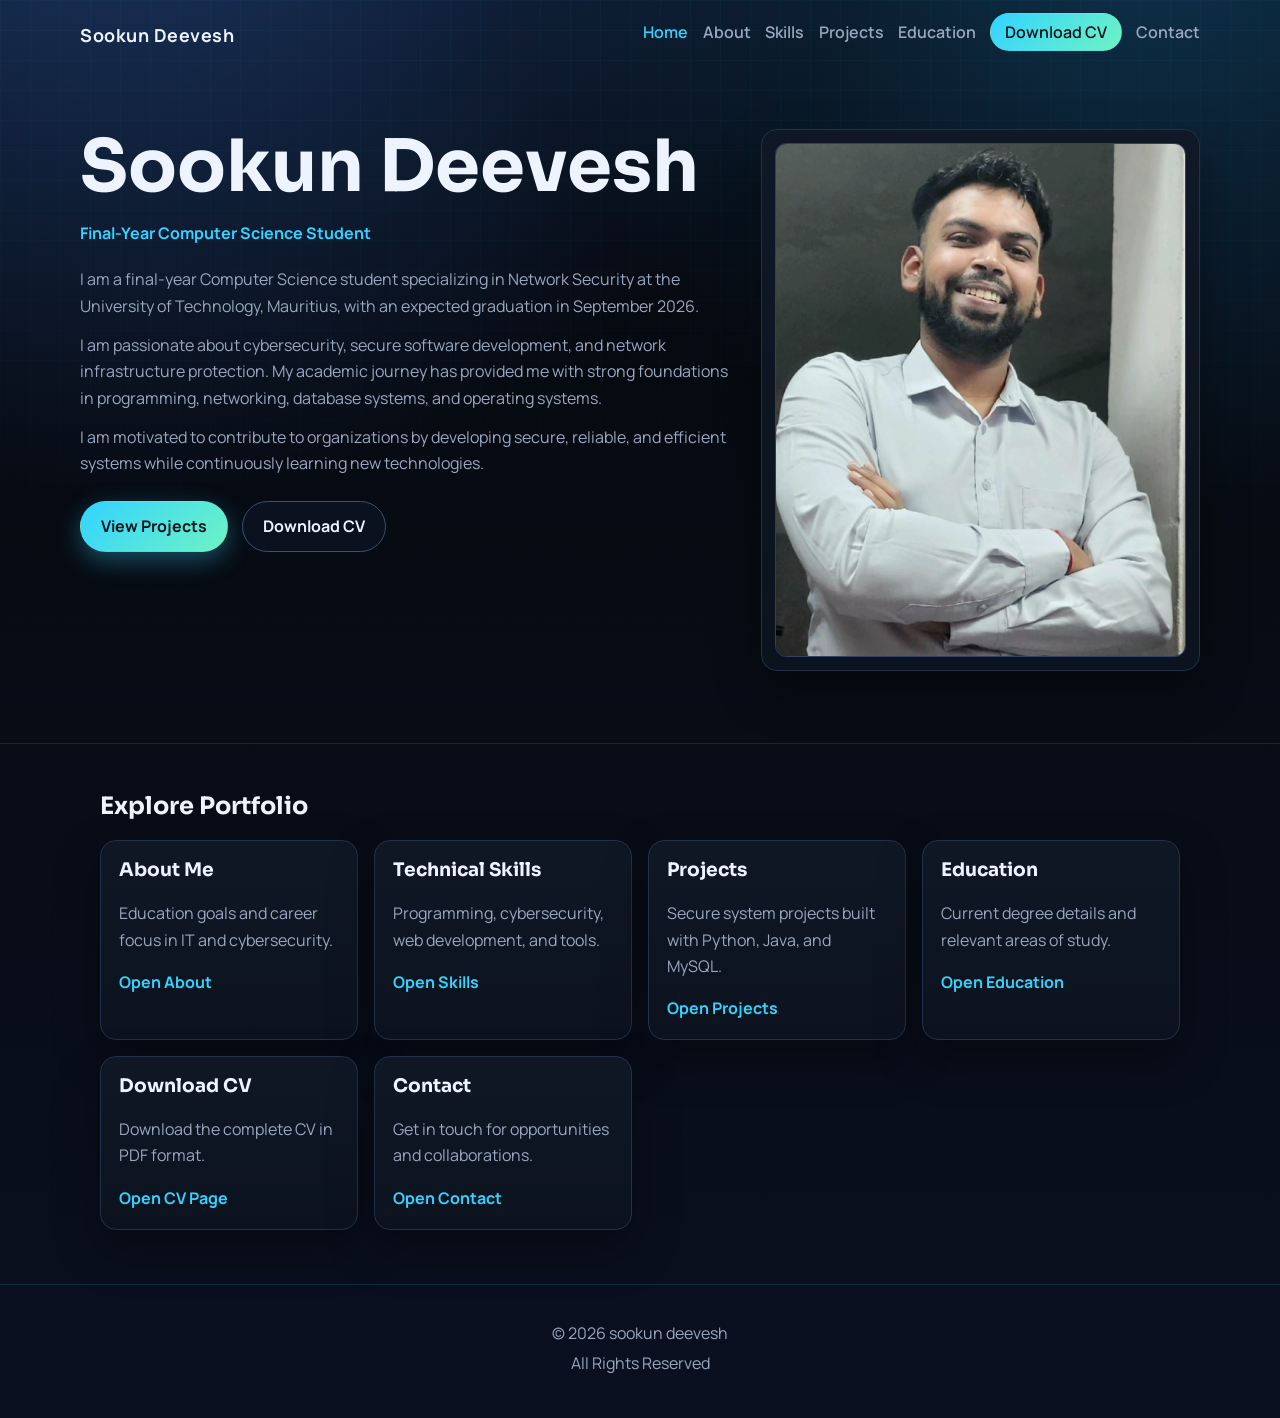
==== index.html @ 70546ae6 "Initial portfolio website upload" ====
<!doctype html>
<html lang="en">
  <head>
    <meta charset="UTF-8" />
    <meta name="viewport" content="width=device-width, initial-scale=1.0" />
    <title>Sookun Deevesh | Cybersecurity Portfolio</title>
    <link rel="preconnect" href="https://fonts.googleapis.com" />
    <link rel="preconnect" href="https://fonts.gstatic.com" crossorigin />
    <link
      href="https://fonts.googleapis.com/css2?family=Manrope:wght@400;600;700;800&family=Sora:wght@500;600;700&display=swap"
      rel="stylesheet"
    />
    <link rel="stylesheet" href="styles.css" />
  </head>
  <body>
    <header class="hero page-home" id="home">
      <nav class="nav">
        <a class="brand" href="index.html">Sookun Deevesh</a>
        <button class="menu-toggle" aria-label="Toggle menu">Menu</button>
        <ul class="nav-links">
          <li><a class="active" href="index.html">Home</a></li>
          <li><a href="about.html">About</a></li>
          <li><a href="skills.html">Skills</a></li>
          <li><a href="projects.html">Projects</a></li>
          <li><a href="education.html">Education</a></li>
          <li>
            <a class="nav-cv-btn" href="Sookun_Deevesh_CV.pdf" download
              >Download CV</a
            >
          </li>
          <li><a href="contact.html">Contact</a></li>
        </ul>
      </nav>

      <div class="hero-content reveal">
        <div class="hero-layout">
          <div>
            <h1>Sookun Deevesh</h1>
            <p class="title">Final-Year Computer Science Student</p>
            <p class="subtitle">
              I am a final-year Computer Science student specializing in Network
              Security at the University of Technology, Mauritius, with an expected
              graduation in September 2026.
            </p>
            <p class="subtitle">
              I am passionate about cybersecurity, secure software development, and
              network infrastructure protection. My academic journey has provided me
              with strong foundations in programming, networking, database systems,
              and operating systems.
            </p>
            <p class="subtitle">
              I am motivated to contribute to organizations by developing secure,
              reliable, and efficient systems while continuously learning new
              technologies.
            </p>
            <div class="hero-actions">
              <a class="btn btn-primary" href="projects.html">View Projects</a>
              <a class="btn btn-ghost" href="Sookun_Deevesh_CV.pdf" download
                >Download CV</a
              >
            </div>
          </div>
          <aside class="hero-photo-card">
            <img
              class="hero-photo"
              src="profile.jpg"
              alt="Portrait of Sookun Deevesh"
            />
          </aside>
        </div>
      </div>
      <div class="hero-grid" aria-hidden="true"></div>
    </header>
    <main class="section reveal quick-links">
      <h2>Explore Portfolio</h2>
      <div class="skills-grid">
        <article class="skill-card">
          <h3>About Me</h3>
          <p>Education goals and career focus in IT and cybersecurity.</p>
          <a class="text-link" href="about.html">Open About</a>
        </article>
        <article class="skill-card">
          <h3>Technical Skills</h3>
          <p>Programming, cybersecurity, web development, and tools.</p>
          <a class="text-link" href="skills.html">Open Skills</a>
        </article>
        <article class="skill-card">
          <h3>Projects</h3>
          <p>Secure system projects built with Python, Java, and MySQL.</p>
          <a class="text-link" href="projects.html">Open Projects</a>
        </article>
        <article class="skill-card">
          <h3>Education</h3>
          <p>Current degree details and relevant areas of study.</p>
          <a class="text-link" href="education.html">Open Education</a>
        </article>
        <article class="skill-card">
          <h3>Download CV</h3>
          <p>Download the complete CV in PDF format.</p>
          <a class="text-link" href="download-cv.html">Open CV Page</a>
        </article>
        <article class="skill-card">
          <h3>Contact</h3>
          <p>Get in touch for opportunities and collaborations.</p>
          <a class="text-link" href="contact.html">Open Contact</a>
        </article>
      </div>
    </main>

    <footer>
      <p>&copy; 2026 sookun deevesh</p>
      <p>All Rights Reserved</p>
    </footer>

    <script src="script.js"></script>
  </body>
</html>
---- styles.css ----
:root {
  --bg: #070b13;
  --surface: #0f1624;
  --surface-2: #111b2d;
  --text: #eef4ff;
  --muted: #99a7bf;
  --accent: #32d3ff;
  --accent-2: #6ef3c5;
  --border: #223148;
  --shadow: 0 20px 45px rgba(0, 0, 0, 0.35);
}

* {
  box-sizing: border-box;
}

html {
  scroll-behavior: smooth;
}

body {
  margin: 0;
  font-family: "Manrope", sans-serif;
  color: var(--text);
  line-height: 1.65;
  background: radial-gradient(circle at 10% -20%, #1f3f73 0%, transparent 38%),
    radial-gradient(circle at 90% -10%, #103652 0%, transparent 34%),
    linear-gradient(180deg, #05080e 0%, #070b13 40%, #0a1020 100%);
}

h1,
h2,
h3,
h4 {
  margin-top: 0;
  line-height: 1.2;
  font-family: "Sora", sans-serif;
}

a {
  color: inherit;
}

.hero {
  position: relative;
  overflow: hidden;
  padding: 1.2rem 1.25rem 4.5rem;
  border-bottom: 1px solid rgba(50, 211, 255, 0.15);
}

.subpage-header {
  padding: 1.2rem 1.25rem;
  border-bottom: 1px solid rgba(50, 211, 255, 0.15);
  background: rgba(5, 9, 16, 0.9);
  backdrop-filter: blur(6px);
}

.hero-grid {
  position: absolute;
  inset: 0;
  background-image: linear-gradient(
      rgba(50, 211, 255, 0.08) 1px,
      transparent 1px
    ),
    linear-gradient(90deg, rgba(50, 211, 255, 0.08) 1px, transparent 1px);
  background-size: 30px 30px;
  mask-image: linear-gradient(to bottom, rgba(0, 0, 0, 0.45), transparent);
  pointer-events: none;
}

.nav {
  max-width: 1120px;
  margin: 0 auto;
  display: flex;
  align-items: center;
  justify-content: space-between;
  gap: 1rem;
  position: relative;
  z-index: 2;
}

.brand {
  text-decoration: none;
  font-size: 1.12rem;
  font-weight: 700;
  letter-spacing: 0.03em;
}

.menu-toggle {
  display: none;
  border: 1px solid var(--border);
  background: var(--surface);
  color: var(--text);
  padding: 0.45rem 0.75rem;
  border-radius: 0.55rem;
  cursor: pointer;
}

.nav-links {
  list-style: none;
  display: flex;
  flex-wrap: wrap;
  gap: 0.9rem;
  margin: 0;
  padding: 0;
}

.nav-links a {
  text-decoration: none;
  font-weight: 600;
  color: var(--muted);
  transition: color 0.2s ease;
}

.nav-links a:hover {
  color: var(--accent);
}

.nav-links a.active {
  color: var(--accent);
}

.nav-links .nav-cv-btn {
  color: #04141d;
  background: linear-gradient(135deg, var(--accent) 0%, var(--accent-2) 100%);
  border: 1px solid transparent;
  border-radius: 999px;
  padding: 0.45rem 0.85rem;
}

.nav-links .nav-cv-btn:hover {
  color: #04141d;
  box-shadow: 0 6px 18px rgba(50, 211, 255, 0.35);
}

.hero-content {
  max-width: 1120px;
  margin: 4.5rem auto 0;
  position: relative;
  z-index: 2;
}

.hero-layout {
  display: grid;
  grid-template-columns: 1.2fr 0.8fr;
  gap: 1.4rem;
  align-items: start;
}

h1 {
  font-size: clamp(2.15rem, 6vw, 4.5rem);
  margin-bottom: 0.6rem;
}

.title {
  margin: 0 0 1.25rem;
  color: var(--accent);
  font-weight: 700;
}

.subtitle {
  max-width: 75ch;
  color: var(--muted);
  margin: 0 0 0.8rem;
}

.hero-actions {
  margin-top: 1.5rem;
  display: flex;
  flex-wrap: wrap;
  gap: 0.85rem;
}

.hero-photo-card {
  margin-top: 0.3rem;
  background: linear-gradient(180deg, rgba(16, 24, 38, 0.95) 0%, rgba(12, 19, 31, 0.95) 100%);
  border: 1px solid var(--border);
  border-radius: 1rem;
  padding: 0.8rem;
  box-shadow: var(--shadow);
}

.hero-photo {
  width: 100%;
  aspect-ratio: 4 / 5;
  object-fit: cover;
  border-radius: 0.7rem;
  border: 1px solid #2e425f;
  display: block;
  background: #0a1220;
}

.photo-note {
  margin: 0.7rem 0 0.15rem;
  color: var(--muted);
  font-size: 0.9rem;
}

.btn {
  text-decoration: none;
  font-weight: 700;
  border-radius: 999px;
  padding: 0.72rem 1.25rem;
  border: 1px solid transparent;
  transition: transform 0.2s ease, box-shadow 0.25s ease, border-color 0.25s ease;
}

.btn:hover {
  transform: translateY(-2px);
}

.btn-primary {
  color: #04141d;
  background: linear-gradient(135deg, var(--accent) 0%, var(--accent-2) 100%);
  box-shadow: 0 8px 24px rgba(50, 211, 255, 0.35);
}

.btn-ghost {
  border-color: #385272;
  color: var(--text);
  background: rgba(14, 23, 39, 0.6);
}

.btn-ghost:hover {
  border-color: var(--accent);
}

.btn-large {
  font-size: 1.03rem;
  padding: 0.9rem 1.55rem;
}

.section {
  max-width: 1120px;
  margin: 0 auto;
  padding: 3.4rem 1.25rem;
}

.section p {
  color: var(--muted);
}

.skills-grid,
.project-grid {
  display: grid;
  grid-template-columns: repeat(auto-fit, minmax(250px, 1fr));
  gap: 1rem;
}

.skill-card,
.card,
.edu-card,
.cv-section {
  background: linear-gradient(180deg, rgba(16, 24, 38, 0.95) 0%, rgba(12, 19, 31, 0.95) 100%);
  border: 1px solid var(--border);
  border-radius: 1rem;
  padding: 1.1rem;
  box-shadow: var(--shadow);
}

.skill-card,
.card {
  transition: transform 0.24s ease, border-color 0.24s ease;
}

.skill-card:hover,
.card:hover {
  transform: translateY(-4px);
  border-color: rgba(50, 211, 255, 0.55);
}

ul {
  margin: 0.4rem 0 0;
  padding-left: 1.1rem;
  color: var(--muted);
}

li {
  margin-bottom: 0.4rem;
}

.meta {
  margin: 0.1rem 0;
}

.edu-media {
  margin: 0 0 1rem;
}

.edu-image {
  width: 100%;
  max-height: 420px;
  object-fit: cover;
  border-radius: 0.8rem;
  border: 1px solid #2a3d5a;
  display: block;
}

.edu-media figcaption {
  margin-top: 0.55rem;
  color: var(--muted);
  font-size: 0.93rem;
}

.source-link {
  margin-top: 1rem;
}

.edu-detail-grid {
  margin-top: 1.15rem;
  display: grid;
  grid-template-columns: repeat(auto-fit, minmax(220px, 1fr));
  gap: 0.8rem;
}

.edu-detail {
  background: rgba(9, 15, 26, 0.7);
  border: 1px solid #2a3d5a;
  border-radius: 0.75rem;
  padding: 0.85rem;
}

.edu-detail h4 {
  margin-bottom: 0.45rem;
}

.edu-detail ul {
  margin-top: 0.15rem;
}

.source-link a {
  color: var(--accent);
  text-decoration: none;
}

.source-link a:hover {
  text-decoration: underline;
}

.cv-section {
  text-align: center;
}

.contact-list {
  list-style: none;
  margin: 0.8rem 0 0;
  padding: 0;
}

.contact-list li {
  margin-bottom: 0.55rem;
}

.contact-item {
  display: flex;
  align-items: flex-start;
  gap: 0.65rem;
  padding: 0.7rem 0.8rem;
  border: 1px solid #2b3f5d;
  border-radius: 0.75rem;
  background: rgba(10, 18, 30, 0.72);
}

.contact-icon {
  width: 28px;
  height: 28px;
  display: inline-flex;
  align-items: center;
  justify-content: center;
  border-radius: 50%;
  font-size: 0.82rem;
  font-weight: 800;
  color: #07202b;
  background: linear-gradient(135deg, var(--accent) 0%, var(--accent-2) 100%);
  flex: 0 0 auto;
  margin-top: 0.12rem;
}

.contact-label {
  margin: 0 0 0.05rem;
  color: #b8c7de;
  font-size: 0.84rem;
  letter-spacing: 0.02em;
  text-transform: uppercase;
}

.contact-list a {
  color: var(--accent);
  text-decoration: none;
  word-break: break-word;
}

.contact-list a:hover {
  text-decoration: underline;
}

.text-link {
  color: var(--accent);
  text-decoration: none;
  font-weight: 700;
}

.text-link:hover {
  text-decoration: underline;
}

.quick-links {
  padding-top: 3rem;
}

footer {
  border-top: 1px solid rgba(50, 211, 255, 0.15);
  text-align: center;
  padding: 2rem 1rem 2.4rem;
  color: var(--muted);
}

footer p {
  margin: 0.2rem 0;
}

.reveal {
  opacity: 1;
  transform: none;
  transition: opacity 0.7s ease, transform 0.7s ease;
}

.reveal.show {
  opacity: 1;
  transform: none;
}

@media (max-width: 960px) {
  .menu-toggle {
    display: inline-flex;
  }

  .nav-links {
    display: none;
    position: absolute;
    top: 2.9rem;
    right: 0;
    width: min(320px, 92vw);
    padding: 0.9rem;
    border: 1px solid var(--border);
    border-radius: 0.8rem;
    background: rgba(8, 14, 24, 0.97);
  }

  .nav-links.open {
    display: grid;
  }

  .hero-content {
    margin-top: 3rem;
  }

  .hero-layout {
    grid-template-columns: 1fr;
  }

  .hero-photo-card {
    max-width: 420px;
  }
}

.skills-intro {
  max-width: 85ch;
  margin-bottom: 1.2rem;
}

.skills-block + .skills-block {
  margin-top: 2rem;
}

.skills-grid-enhanced {
  grid-template-columns: repeat(auto-fit, minmax(290px, 1fr));
}

.skill-card-pro {
  padding: 1.2rem;
  border: 1px solid #2c3f5d;
  background: linear-gradient(165deg, rgba(15, 25, 40, 0.94) 0%, rgba(10, 18, 30, 0.95) 100%);
}

.skill-card-pro h3 {
  margin-bottom: 0.55rem;
}

.skill-card-pro p {
  margin: 0 0 0.65rem;
  color: #b6c3d8;
}

.skill-card-pro strong {
  color: #d8ecff;
}

.tool-grid {
  display: grid;
  grid-template-columns: repeat(auto-fit, minmax(230px, 1fr));
  gap: 0.9rem;
}

.tool-card {
  background: linear-gradient(180deg, rgba(16, 24, 38, 0.96) 0%, rgba(11, 18, 30, 0.96) 100%);
  border: 1px solid #2a3d5a;
  border-radius: 0.95rem;
  padding: 1rem;
  box-shadow: var(--shadow);
  transition: transform 0.24s ease, border-color 0.24s ease, box-shadow 0.24s ease;
}

.tool-card:hover {
  transform: translateY(-4px);
  border-color: rgba(50, 211, 255, 0.6);
  box-shadow: 0 20px 36px rgba(0, 0, 0, 0.36);
}

.tool-head {
  display: flex;
  align-items: center;
  gap: 0.65rem;
  margin-bottom: 0.55rem;
}

.tool-head img {
  width: 32px;
  height: 32px;
  border-radius: 0.45rem;
  background: rgba(255, 255, 255, 0.95);
  object-fit: contain;
  padding: 4px;
  border: 1px solid #3d536f;
}

.tool-head h3 {
  margin: 0;
  font-size: 1.02rem;
}

.tool-card p {
  margin: 0;
  color: #b4c1d7;
  font-size: 0.96rem;
  line-height: 1.55;
}

@media (max-width: 700px) {
  .tool-grid {
    grid-template-columns: 1fr;
  }

  .skills-grid-enhanced {
    grid-template-columns: 1fr;
  }
}

.capstone-card {
  margin-bottom: 1.4rem;
  border-color: #2f4667;
  background: linear-gradient(170deg, rgba(18, 30, 48, 0.98) 0%, rgba(12, 20, 34, 0.98) 100%);
}

.project-tag {
  display: inline-flex;
  align-items: center;
  padding: 0.24rem 0.7rem;
  margin: 0 0 0.65rem;
  border-radius: 999px;
  border: 1px solid rgba(110, 243, 197, 0.45);
  background: rgba(110, 243, 197, 0.08);
  color: #b8f7df;
  font-size: 0.8rem;
  font-weight: 700;
  letter-spacing: 0.03em;
  text-transform: uppercase;
}

.capstone-card h2 {
  margin-bottom: 0.75rem;
}

.capstone-card h3 {
  margin-top: 1.25rem;
  margin-bottom: 0.45rem;
  color: #d8e7fa;
}

.project-feature-grid {
  margin-top: 0.4rem;
  display: grid;
  grid-template-columns: repeat(auto-fit, minmax(240px, 1fr));
  gap: 0.55rem;
}

.project-pill {
  padding: 0.58rem 0.72rem;
  border-radius: 0.65rem;
  border: 1px solid #2d4261;
  background: rgba(9, 15, 26, 0.72);
  color: #c7d8ee;
  font-size: 0.94rem;
}

.capstone-media {
  margin: 1rem 0 0.6rem;
}

.capstone-image {
  width: 100%;
  border-radius: 0.85rem;
  border: 1px solid #344d6f;
  display: block;
  box-shadow: 0 14px 28px rgba(0, 0, 0, 0.34);
}

.capstone-media figcaption {
  margin-top: 0.55rem;
  color: #a8b8d1;
  font-size: 0.9rem;
}

.about-card {
  background: linear-gradient(180deg, rgba(16, 24, 38, 0.95) 0%, rgba(12, 19, 31, 0.95) 100%);
  border: 1px solid var(--border);
  border-radius: 1rem;
  padding: 1.1rem;
  box-shadow: var(--shadow);
}

.about-card + .about-card {
  margin-top: 1rem;
}

.about-layout {
  display: grid;
  grid-template-columns: 1.15fr 0.85fr;
  gap: 1rem;
  align-items: start;
}

.about-media {
  margin: 0;
}

.about-image {
  width: 100%;
  display: block;
  border-radius: 0.8rem;
  border: 1px solid #2f4564;
  object-fit: cover;
  max-height: 440px;
}

.about-media figcaption {
  margin-top: 0.5rem;
  color: #aab8ce;
  font-size: 0.9rem;
}

.about-gallery {
  margin-top: 0.9rem;
  display: grid;
  grid-template-columns: repeat(auto-fit, minmax(220px, 1fr));
  gap: 0.75rem;
}

.about-gallery-item {
  margin: 0;
  background: rgba(9, 15, 26, 0.72);
  border: 1px solid #2a3f5d;
  border-radius: 0.8rem;
  padding: 0.5rem;
}

.about-gallery-item img {
  width: 100%;
  display: block;
  border-radius: 0.6rem;
  border: 1px solid #334b6d;
  aspect-ratio: 4 / 3;
  object-fit: cover;
}

.about-gallery-item figcaption {
  margin-top: 0.45rem;
  color: #a5b5cc;
  font-size: 0.88rem;
}

@media (max-width: 860px) {
  .about-layout {
    grid-template-columns: 1fr;
  }
}
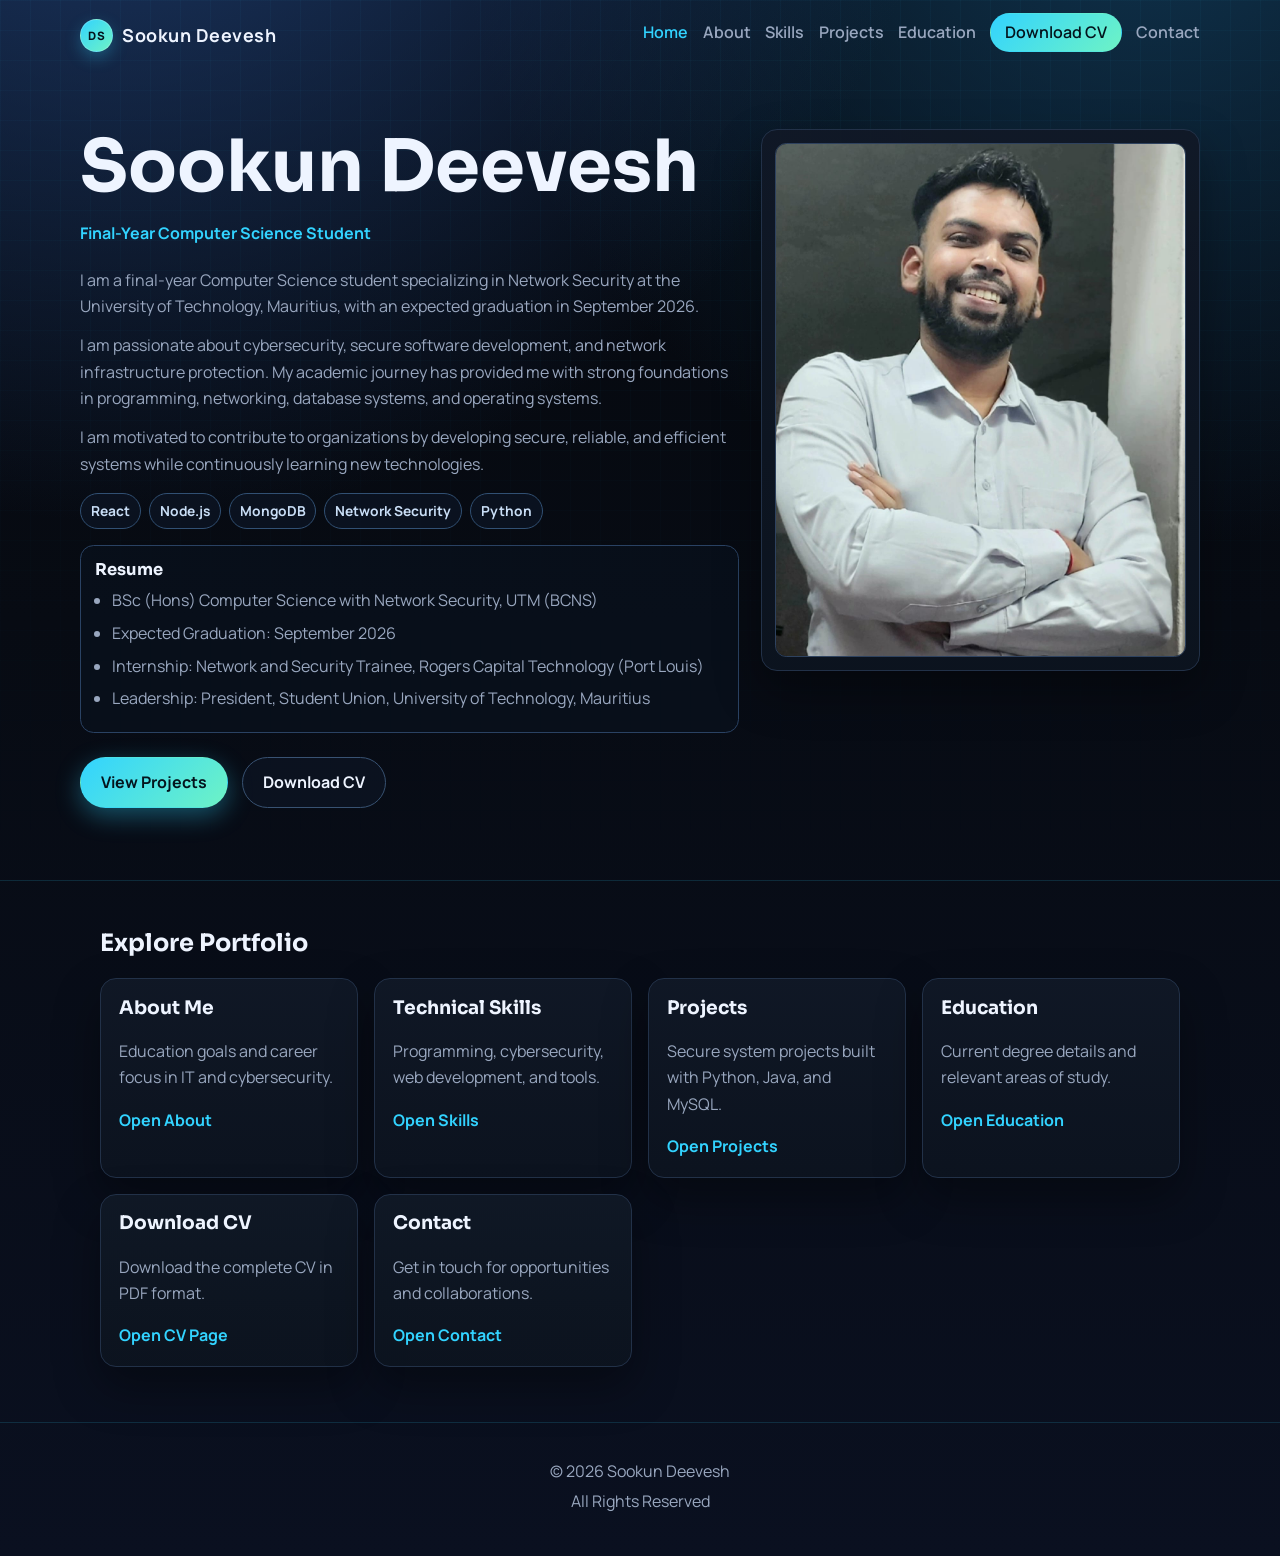
==== commit b048e5b0: "Add files via upload" ====
--- a/index.html
+++ b/index.html
@@ -3,6 +3,13 @@
   <head>
     <meta charset="UTF-8" />
     <meta name="viewport" content="width=device-width, initial-scale=1.0" />
+    <meta name="theme-color" content="#070b13" />
+    <meta
+      name="description"
+      content="Sookun Deevesh portfolio: final-year Computer Science student specializing in network security, showcasing skills, projects, education, and experience."
+    />
+    <link rel="icon" type="image/svg+xml" href="favicon.svg" />
+    <link rel="apple-touch-icon" href="favicon.svg" />
     <title>Sookun Deevesh | Cybersecurity Portfolio</title>
     <link rel="preconnect" href="https://fonts.googleapis.com" />
     <link rel="preconnect" href="https://fonts.gstatic.com" crossorigin />
@@ -53,6 +60,22 @@
               reliable, and efficient systems while continuously learning new
               technologies.
             </p>
+            <div class="featured-skills" aria-label="Featured skills">
+              <span>React</span>
+              <span>Node.js</span>
+              <span>MongoDB</span>
+              <span>Network Security</span>
+              <span>Python</span>
+            </div>
+            <article class="snapshot-card">
+              <h2>Resume</h2>
+              <ul>
+                <li>BSc (Hons) Computer Science with Network Security, UTM (BCNS)</li>
+                <li>Expected Graduation: September 2026</li>
+                <li>Internship: Network and Security Trainee, Rogers Capital Technology (Port Louis)</li>
+                <li>Leadership: President, Student Union, University of Technology, Mauritius</li>
+              </ul>
+            </article>
             <div class="hero-actions">
               <a class="btn btn-primary" href="projects.html">View Projects</a>
               <a class="btn btn-ghost" href="Sookun_Deevesh_CV.pdf" download
@@ -108,10 +131,14 @@
     </main>
 
     <footer>
-      <p>&copy; 2026 sookun deevesh</p>
+      <p>&copy; 2026 Sookun Deevesh</p>
       <p>All Rights Reserved</p>
     </footer>
+    <button class="back-to-top" type="button" aria-label="Back to top">
+      ↑ Top
+    </button>
 
     <script src="script.js"></script>
   </body>
 </html>
+
--- a/styles.css
+++ b/styles.css
@@ -41,6 +41,25 @@
   color: inherit;
 }
 
+img {
+  max-width: 100%;
+}
+
+.image-link {
+  display: block;
+}
+
+.image-link img {
+  cursor: zoom-in;
+}
+
+a:focus-visible,
+button:focus-visible {
+  outline: 2px solid var(--accent-2);
+  outline-offset: 2px;
+  border-radius: 0.35rem;
+}
+
 .hero {
   position: relative;
   overflow: hidden;
@@ -49,6 +68,9 @@
 }
 
 .subpage-header {
+  position: sticky;
+  top: 0;
+  z-index: 20;
   padding: 1.2rem 1.25rem;
   border-bottom: 1px solid rgba(50, 211, 255, 0.15);
   background: rgba(5, 9, 16, 0.9);
@@ -80,10 +102,29 @@
 }
 
 .brand {
+  display: inline-flex;
+  align-items: center;
+  gap: 0.55rem;
   text-decoration: none;
   font-size: 1.12rem;
   font-weight: 700;
   letter-spacing: 0.03em;
+}
+
+.brand::before {
+  content: "DS";
+  display: inline-flex;
+  align-items: center;
+  justify-content: center;
+  width: 1.95rem;
+  height: 1.95rem;
+  border-radius: 50%;
+  font-size: 0.72rem;
+  font-weight: 800;
+  color: #04141d;
+  background: linear-gradient(135deg, var(--accent) 0%, var(--accent-2) 100%);
+  border: 1px solid rgba(255, 255, 255, 0.2);
+  box-shadow: 0 6px 16px rgba(50, 211, 255, 0.28);
 }
 
 .menu-toggle {
@@ -171,6 +212,43 @@
   gap: 0.85rem;
 }
 
+.featured-skills {
+  margin-top: 1rem;
+  display: flex;
+  flex-wrap: wrap;
+  gap: 0.5rem;
+}
+
+.featured-skills span {
+  display: inline-flex;
+  align-items: center;
+  padding: 0.35rem 0.62rem;
+  border-radius: 999px;
+  border: 1px solid #315073;
+  background: rgba(13, 22, 38, 0.68);
+  color: #c9def6;
+  font-size: 0.86rem;
+  font-weight: 700;
+}
+
+.snapshot-card {
+  margin-top: 1rem;
+  max-width: 680px;
+  background: rgba(9, 16, 28, 0.76);
+  border: 1px solid #2a4263;
+  border-radius: 0.85rem;
+  padding: 0.85rem;
+}
+
+.snapshot-card h2 {
+  font-size: 1.02rem;
+  margin-bottom: 0.5rem;
+}
+
+.snapshot-card ul {
+  margin: 0;
+}
+
 .hero-photo-card {
   margin-top: 0.3rem;
   background: linear-gradient(180deg, rgba(16, 24, 38, 0.95) 0%, rgba(12, 19, 31, 0.95) 100%);
@@ -238,6 +316,10 @@
 
 .section p {
   color: var(--muted);
+}
+
+.section > p {
+  max-width: 80ch;
 }
 
 .skills-grid,
@@ -281,6 +363,23 @@
 
 .meta {
   margin: 0.1rem 0;
+}
+
+.edu-facts {
+  margin: 0.65rem 0 0.9rem;
+  display: grid;
+  grid-template-columns: repeat(auto-fit, minmax(220px, 1fr));
+  gap: 0.45rem 0.9rem;
+  padding: 0.8rem;
+  border: 1px solid #2c4160;
+  border-radius: 0.8rem;
+  background: rgba(9, 16, 28, 0.72);
+}
+
+.edu-card h4 {
+  margin-top: 1.2rem;
+  margin-bottom: 0.45rem;
+  color: #d7e9ff;
 }
 
 .edu-media {
@@ -404,6 +503,10 @@
   text-decoration: underline;
 }
 
+.text-link:focus-visible {
+  text-decoration: underline;
+}
+
 .quick-links {
   padding-top: 3rem;
 }
@@ -419,6 +522,29 @@
   margin: 0.2rem 0;
 }
 
+.back-to-top {
+  position: fixed;
+  right: 1rem;
+  bottom: 1rem;
+  border: 1px solid #355277;
+  background: rgba(9, 16, 28, 0.9);
+  color: #d8ecff;
+  border-radius: 999px;
+  padding: 0.55rem 0.8rem;
+  font-size: 0.88rem;
+  font-weight: 700;
+  cursor: pointer;
+  box-shadow: 0 10px 22px rgba(0, 0, 0, 0.35);
+  z-index: 35;
+  display: none;
+}
+
+.back-to-top.show {
+  display: inline-flex;
+  align-items: center;
+  gap: 0.3rem;
+}
+
 .reveal {
   opacity: 1;
   transform: none;
@@ -431,26 +557,58 @@
 }
 
 @media (max-width: 960px) {
+  body.nav-open {
+    overflow: hidden;
+  }
+
+  .nav {
+    position: relative;
+  }
+
   .menu-toggle {
     display: inline-flex;
+    align-items: center;
+    justify-content: center;
+    min-height: 40px;
   }
 
   .nav-links {
     display: none;
-    position: absolute;
-    top: 2.9rem;
-    right: 0;
-    width: min(320px, 92vw);
-    padding: 0.9rem;
+    position: fixed;
+    top: 72px;
+    left: 1rem;
+    right: 1rem;
+    width: auto;
+    max-height: calc(100vh - 88px);
+    overflow-y: auto;
+    padding: 0.85rem;
     border: 1px solid var(--border);
     border-radius: 0.8rem;
-    background: rgba(8, 14, 24, 0.97);
+    background: rgba(8, 14, 24, 0.98);
+    box-shadow: 0 18px 38px rgba(0, 0, 0, 0.45);
+    z-index: 30;
+    gap: 0.45rem;
   }
 
   .nav-links.open {
     display: grid;
   }
 
+  .nav-links li {
+    margin: 0;
+  }
+
+  .nav-links a {
+    display: block;
+    padding: 0.58rem 0.5rem;
+    border-radius: 0.45rem;
+  }
+
+  .nav-links .nav-cv-btn {
+    text-align: center;
+    padding: 0.58rem 0.75rem;
+  }
+
   .hero-content {
     margin-top: 3rem;
   }
@@ -461,6 +619,17 @@
 
   .hero-photo-card {
     max-width: 420px;
+  }
+
+  .back-to-top {
+    bottom: 0.85rem;
+    right: 0.85rem;
+  }
+}
+
+@media (min-width: 961px) {
+  .back-to-top {
+    display: none !important;
   }
 }
 
@@ -629,8 +798,27 @@
   box-shadow: var(--shadow);
 }
 
+.about-intro {
+  margin: 0.35rem 0 1rem;
+  max-width: 76ch;
+}
+
 .about-card + .about-card {
   margin-top: 1rem;
+}
+
+.section-kicker {
+  display: inline-flex;
+  margin: 0 0 0.5rem;
+  padding: 0.22rem 0.55rem;
+  border-radius: 999px;
+  font-size: 0.76rem;
+  font-weight: 800;
+  letter-spacing: 0.03em;
+  text-transform: uppercase;
+  color: #b7ebd8;
+  border: 1px solid rgba(110, 243, 197, 0.35);
+  background: rgba(110, 243, 197, 0.08);
 }
 
 .about-layout {
@@ -689,6 +877,76 @@
   font-size: 0.88rem;
 }
 
+.hobby-chips {
+  display: flex;
+  flex-wrap: wrap;
+  gap: 0.5rem;
+  margin-top: 0.6rem;
+}
+
+.hobby-chips span {
+  display: inline-flex;
+  align-items: center;
+  padding: 0.28rem 0.6rem;
+  border-radius: 999px;
+  border: 1px solid #2f486a;
+  background: rgba(10, 17, 29, 0.76);
+  color: #c7d9ef;
+  font-size: 0.84rem;
+  font-weight: 700;
+}
+
+.hobby-block {
+  margin-top: 1.05rem;
+}
+
+.hobby-block h3 {
+  margin-bottom: 0.35rem;
+}
+
+.work-grid {
+  margin-top: 0.95rem;
+  display: grid;
+  grid-template-columns: repeat(auto-fit, minmax(270px, 1fr));
+  gap: 0.85rem;
+}
+
+.work-card {
+  background: rgba(9, 15, 26, 0.78);
+  border: 1px solid #2a3f5d;
+  border-radius: 0.85rem;
+  padding: 0.75rem;
+}
+
+.work-image,
+.work-map {
+  width: 100%;
+  display: block;
+  border-radius: 0.7rem;
+  border: 1px solid #345074;
+  margin-bottom: 0.7rem;
+  aspect-ratio: 16 / 9;
+  object-fit: cover;
+}
+
+.work-map {
+  min-height: 190px;
+}
+
+.work-card h3 {
+  margin-bottom: 0.35rem;
+}
+
+.work-card p {
+  margin: 0 0 0.58rem;
+}
+
+@media (max-width: 860px) {
+  .work-grid {
+    grid-template-columns: 1fr;
+  }
+}
+
 @media (max-width: 860px) {
   .about-layout {
     grid-template-columns: 1fr;
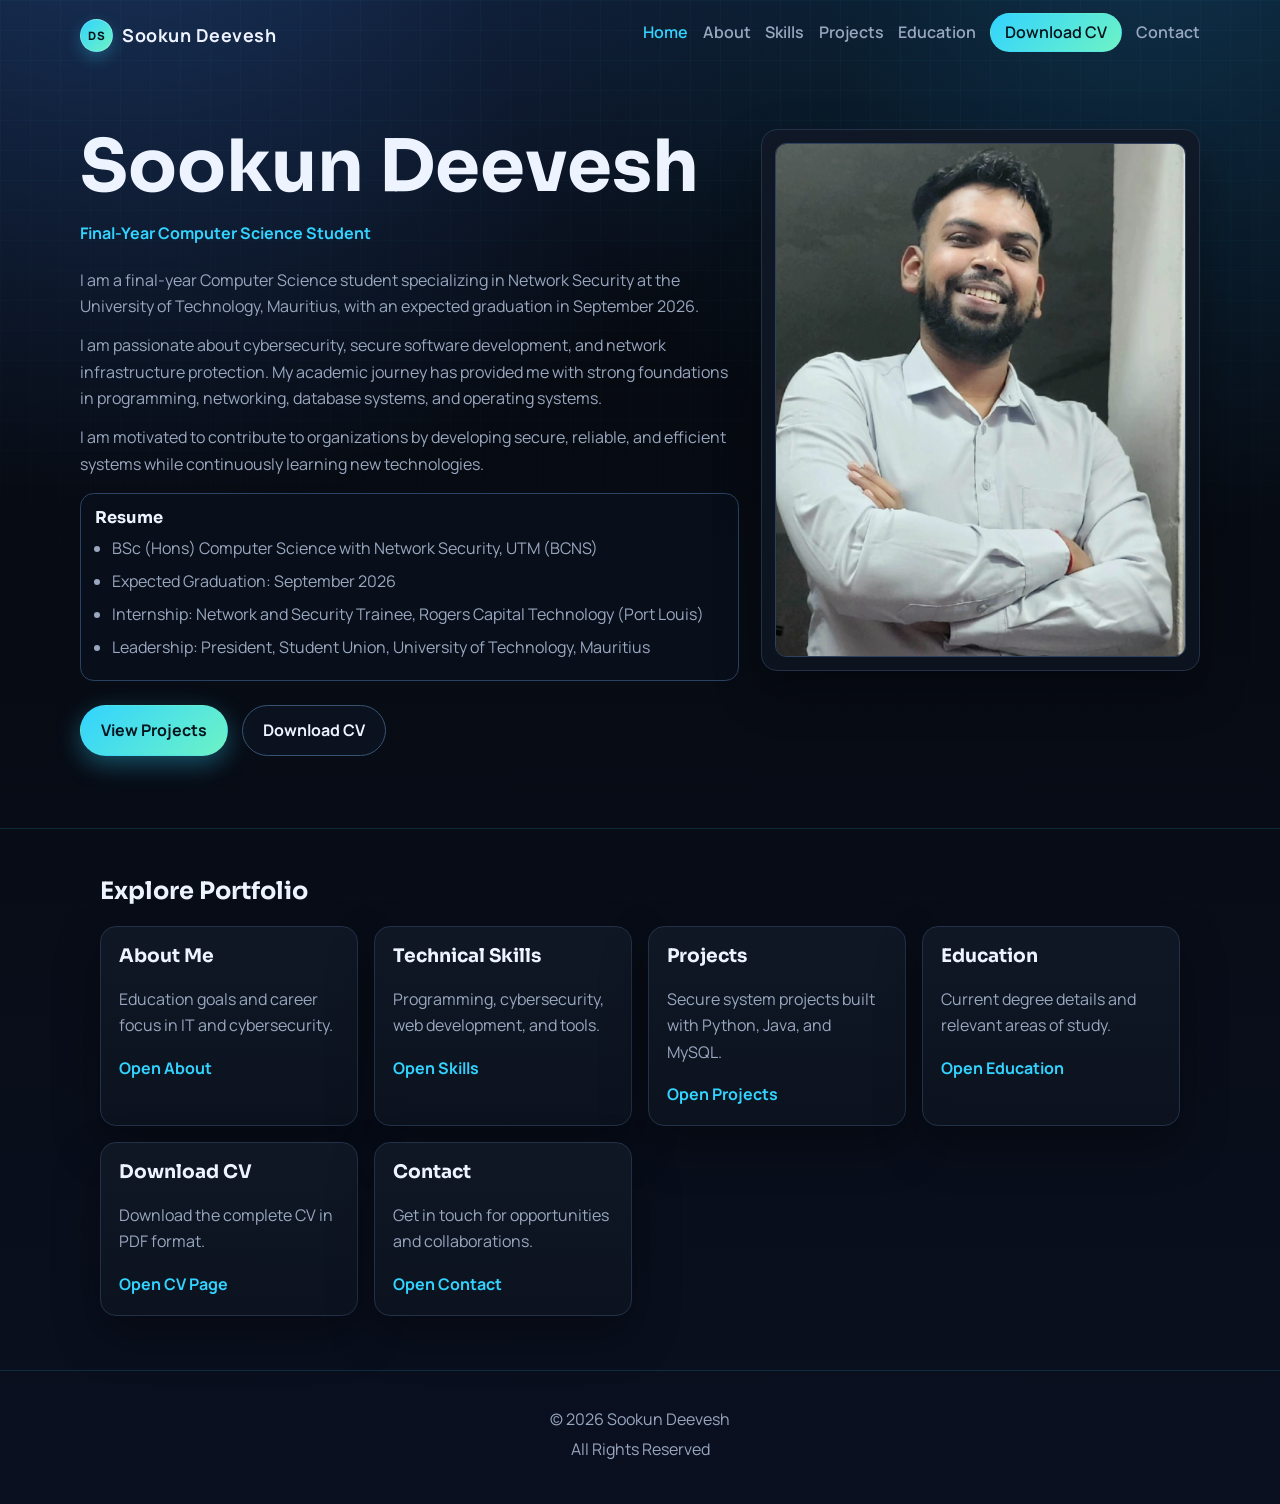
==== commit fadafb5a: "Add files via upload" ====
--- a/index.html
+++ b/index.html
@@ -60,13 +60,6 @@
               reliable, and efficient systems while continuously learning new
               technologies.
             </p>
-            <div class="featured-skills" aria-label="Featured skills">
-              <span>React</span>
-              <span>Node.js</span>
-              <span>MongoDB</span>
-              <span>Network Security</span>
-              <span>Python</span>
-            </div>
             <article class="snapshot-card">
               <h2>Resume</h2>
               <ul>
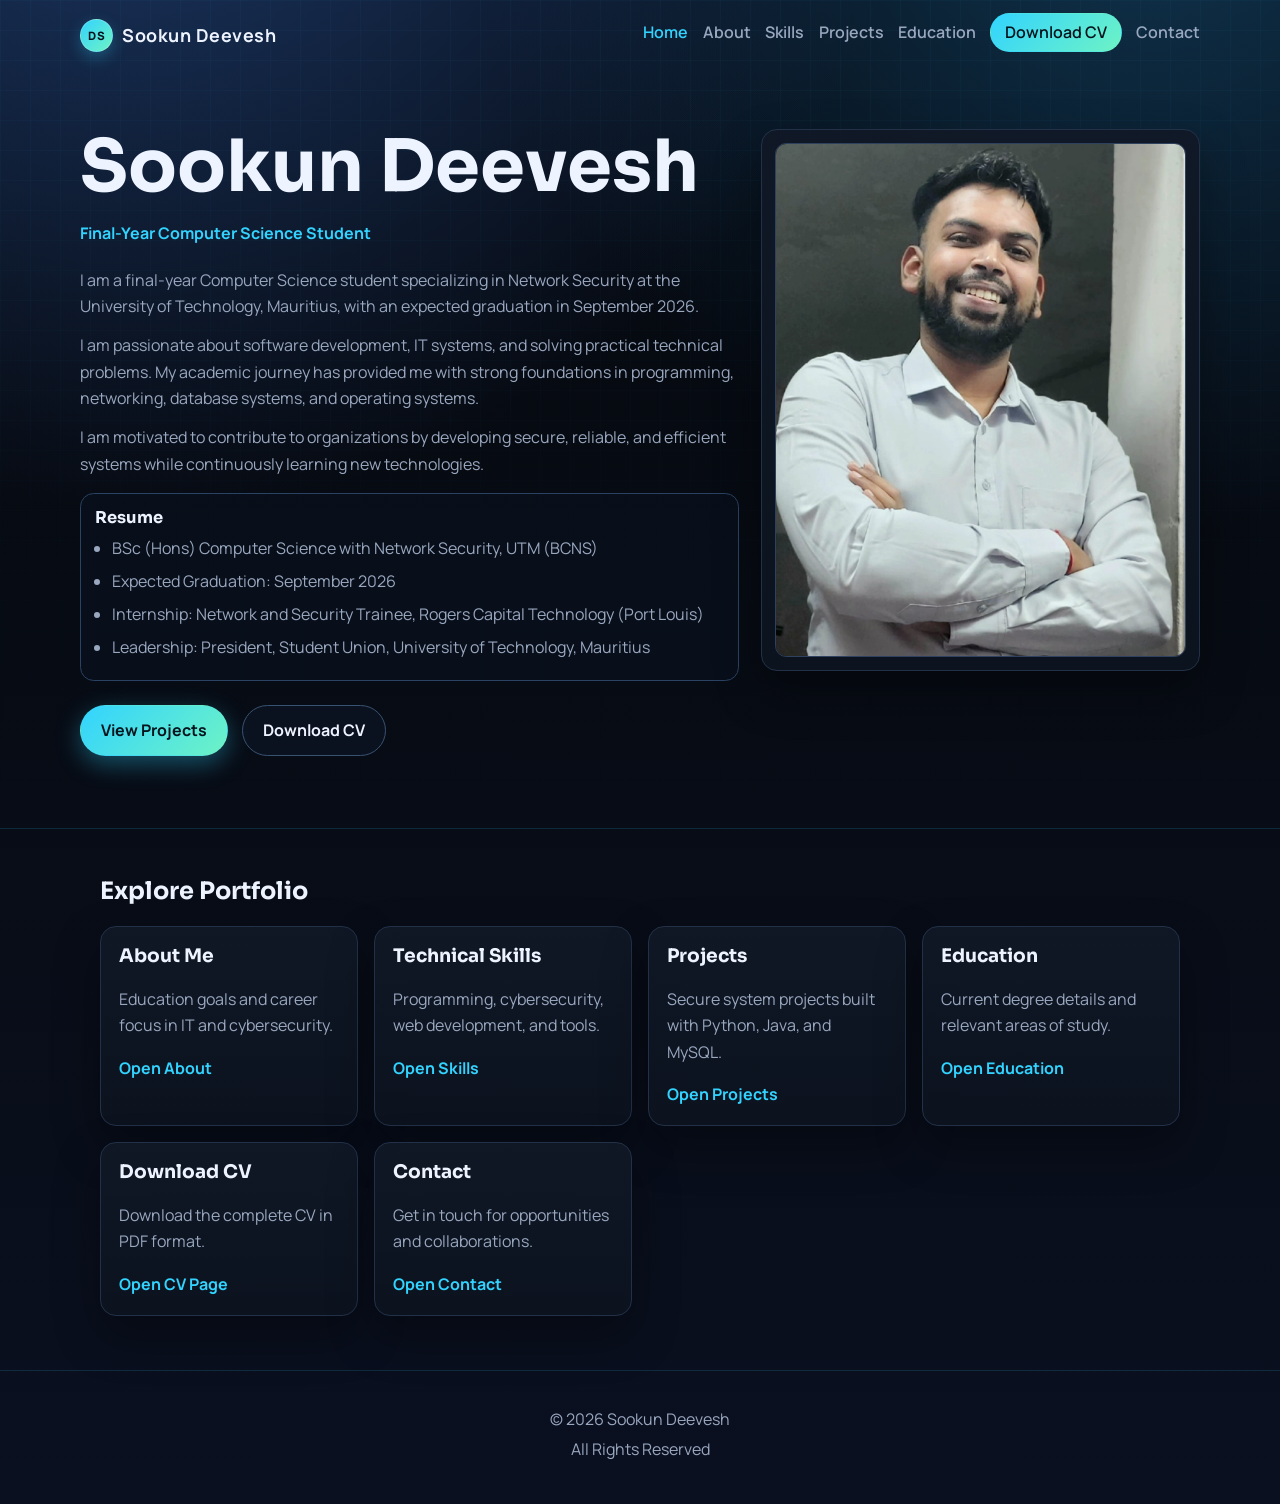
==== commit a3a1d36e: "Add files via upload" ====
--- a/index.html
+++ b/index.html
@@ -10,7 +10,7 @@
     />
     <link rel="icon" type="image/svg+xml" href="favicon.svg" />
     <link rel="apple-touch-icon" href="favicon.svg" />
-    <title>Sookun Deevesh | Cybersecurity Portfolio</title>
+    <title>Sookun Deevesh | Portfolio</title>
     <link rel="preconnect" href="https://fonts.googleapis.com" />
     <link rel="preconnect" href="https://fonts.gstatic.com" crossorigin />
     <link
@@ -50,8 +50,8 @@
               graduation in September 2026.
             </p>
             <p class="subtitle">
-              I am passionate about cybersecurity, secure software development, and
-              network infrastructure protection. My academic journey has provided me
+              I am passionate about software development, IT systems, and solving
+              practical technical problems. My academic journey has provided me
               with strong foundations in programming, networking, database systems,
               and operating systems.
             </p>
